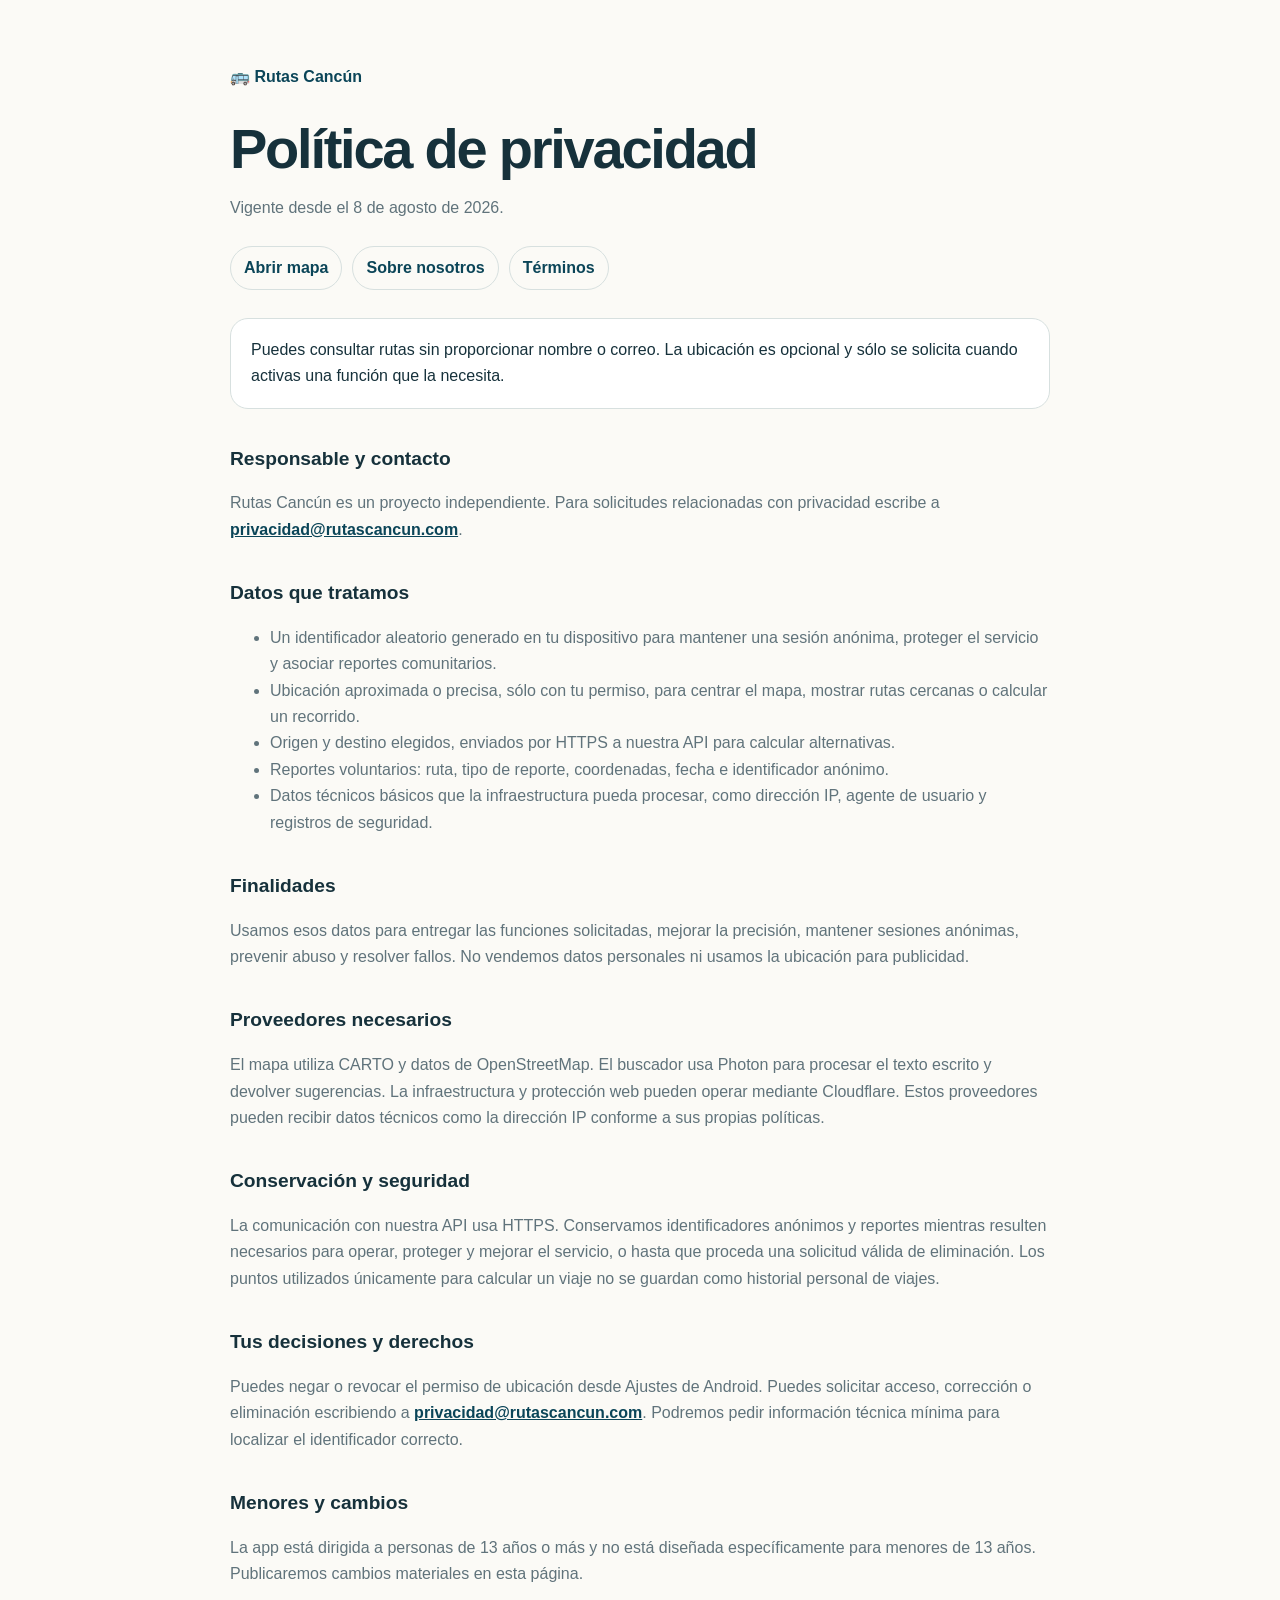
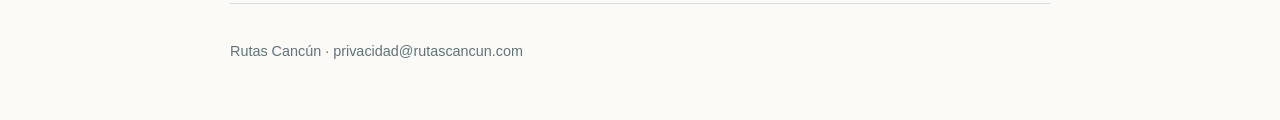
==== web/privacy.html @ 96f179c1 "Prepara beta Android y dominio oficial" ====
<!doctype html>
<html lang="es-MX">
<head>
  <meta charset="utf-8">
  <meta name="viewport" content="width=device-width,initial-scale=1">
  <title>Política de privacidad · Rutas Cancún</title>
  <meta name="description" content="Política de privacidad de la aplicación Rutas Cancún.">
  <link rel="stylesheet" href="legal.css">
</head>
<body>
  <header>
    <div class="brand">🚌 Rutas Cancún</div>
    <h1>Política de privacidad</h1>
    <p>Vigente desde el 8 de agosto de 2026.</p>
    <nav><a href="/">Abrir mapa</a><a href="about.html">Sobre nosotros</a><a href="terms.html">Términos</a></nav>
  </header>
  <main>
    <div class="notice">Puedes consultar rutas sin proporcionar nombre o correo. La ubicación es opcional y sólo se solicita cuando activas una función que la necesita.</div>
    <h2>Responsable y contacto</h2>
    <p>Rutas Cancún es un proyecto independiente. Para solicitudes relacionadas con privacidad escribe a <a href="mailto:privacidad@rutascancun.com">privacidad@rutascancun.com</a>.</p>
    <h2>Datos que tratamos</h2>
    <ul>
      <li>Un identificador aleatorio generado en tu dispositivo para mantener una sesión anónima, proteger el servicio y asociar reportes comunitarios.</li>
      <li>Ubicación aproximada o precisa, sólo con tu permiso, para centrar el mapa, mostrar rutas cercanas o calcular un recorrido.</li>
      <li>Origen y destino elegidos, enviados por HTTPS a nuestra API para calcular alternativas.</li>
      <li>Reportes voluntarios: ruta, tipo de reporte, coordenadas, fecha e identificador anónimo.</li>
      <li>Datos técnicos básicos que la infraestructura pueda procesar, como dirección IP, agente de usuario y registros de seguridad.</li>
    </ul>
    <h2>Finalidades</h2>
    <p>Usamos esos datos para entregar las funciones solicitadas, mejorar la precisión, mantener sesiones anónimas, prevenir abuso y resolver fallos. No vendemos datos personales ni usamos la ubicación para publicidad.</p>
    <h2>Proveedores necesarios</h2>
    <p>El mapa utiliza CARTO y datos de OpenStreetMap. El buscador usa Photon para procesar el texto escrito y devolver sugerencias. La infraestructura y protección web pueden operar mediante Cloudflare. Estos proveedores pueden recibir datos técnicos como la dirección IP conforme a sus propias políticas.</p>
    <h2>Conservación y seguridad</h2>
    <p>La comunicación con nuestra API usa HTTPS. Conservamos identificadores anónimos y reportes mientras resulten necesarios para operar, proteger y mejorar el servicio, o hasta que proceda una solicitud válida de eliminación. Los puntos utilizados únicamente para calcular un viaje no se guardan como historial personal de viajes.</p>
    <h2>Tus decisiones y derechos</h2>
    <p>Puedes negar o revocar el permiso de ubicación desde Ajustes de Android. Puedes solicitar acceso, corrección o eliminación escribiendo a <a href="mailto:privacidad@rutascancun.com">privacidad@rutascancun.com</a>. Podremos pedir información técnica mínima para localizar el identificador correcto.</p>
    <h2>Menores y cambios</h2>
    <p>La app está dirigida a personas de 13 años o más y no está diseñada específicamente para menores de 13 años. Publicaremos cambios materiales en esta página.</p>
  </main>
  <footer>Rutas Cancún · privacidad@rutascancun.com</footer>
</body>
</html>
---- web/legal.css ----
:root {
  color-scheme: light;
  --ink: #16313b;
  --muted: #60737b;
  --primary: #0b4558;
  --accent: #12a071;
  --paper: #fbfaf6;
  --line: #d7e0df;
}

* { box-sizing: border-box; }
body {
  margin: 0;
  background: var(--paper);
  color: var(--ink);
  font: 16px/1.65 Arial, sans-serif;
}
header, main, footer { width: min(820px, calc(100% - 36px)); margin: auto; }
header { padding: 64px 0 28px; }
.brand { display: flex; gap: 14px; align-items: center; color: var(--primary); font-weight: 800; }
.brand svg { width: 42px; height: 42px; }
h1 { margin: 30px 0 8px; font-size: clamp(2rem, 7vw, 3.5rem); line-height: 1.05; letter-spacing: -.04em; }
h2 { margin: 34px 0 8px; font-size: 1.2rem; }
p, li { color: var(--muted); }
a { color: var(--primary); font-weight: 700; }
nav { display: flex; flex-wrap: wrap; gap: 10px; margin-top: 24px; }
nav a { padding: 8px 13px; border: 1px solid var(--line); border-radius: 999px; text-decoration: none; }
.notice { padding: 18px 20px; border: 1px solid var(--line); border-radius: 18px; background: white; }
footer { padding: 36px 0 56px; border-top: 1px solid var(--line); color: var(--muted); font-size: .9rem; }
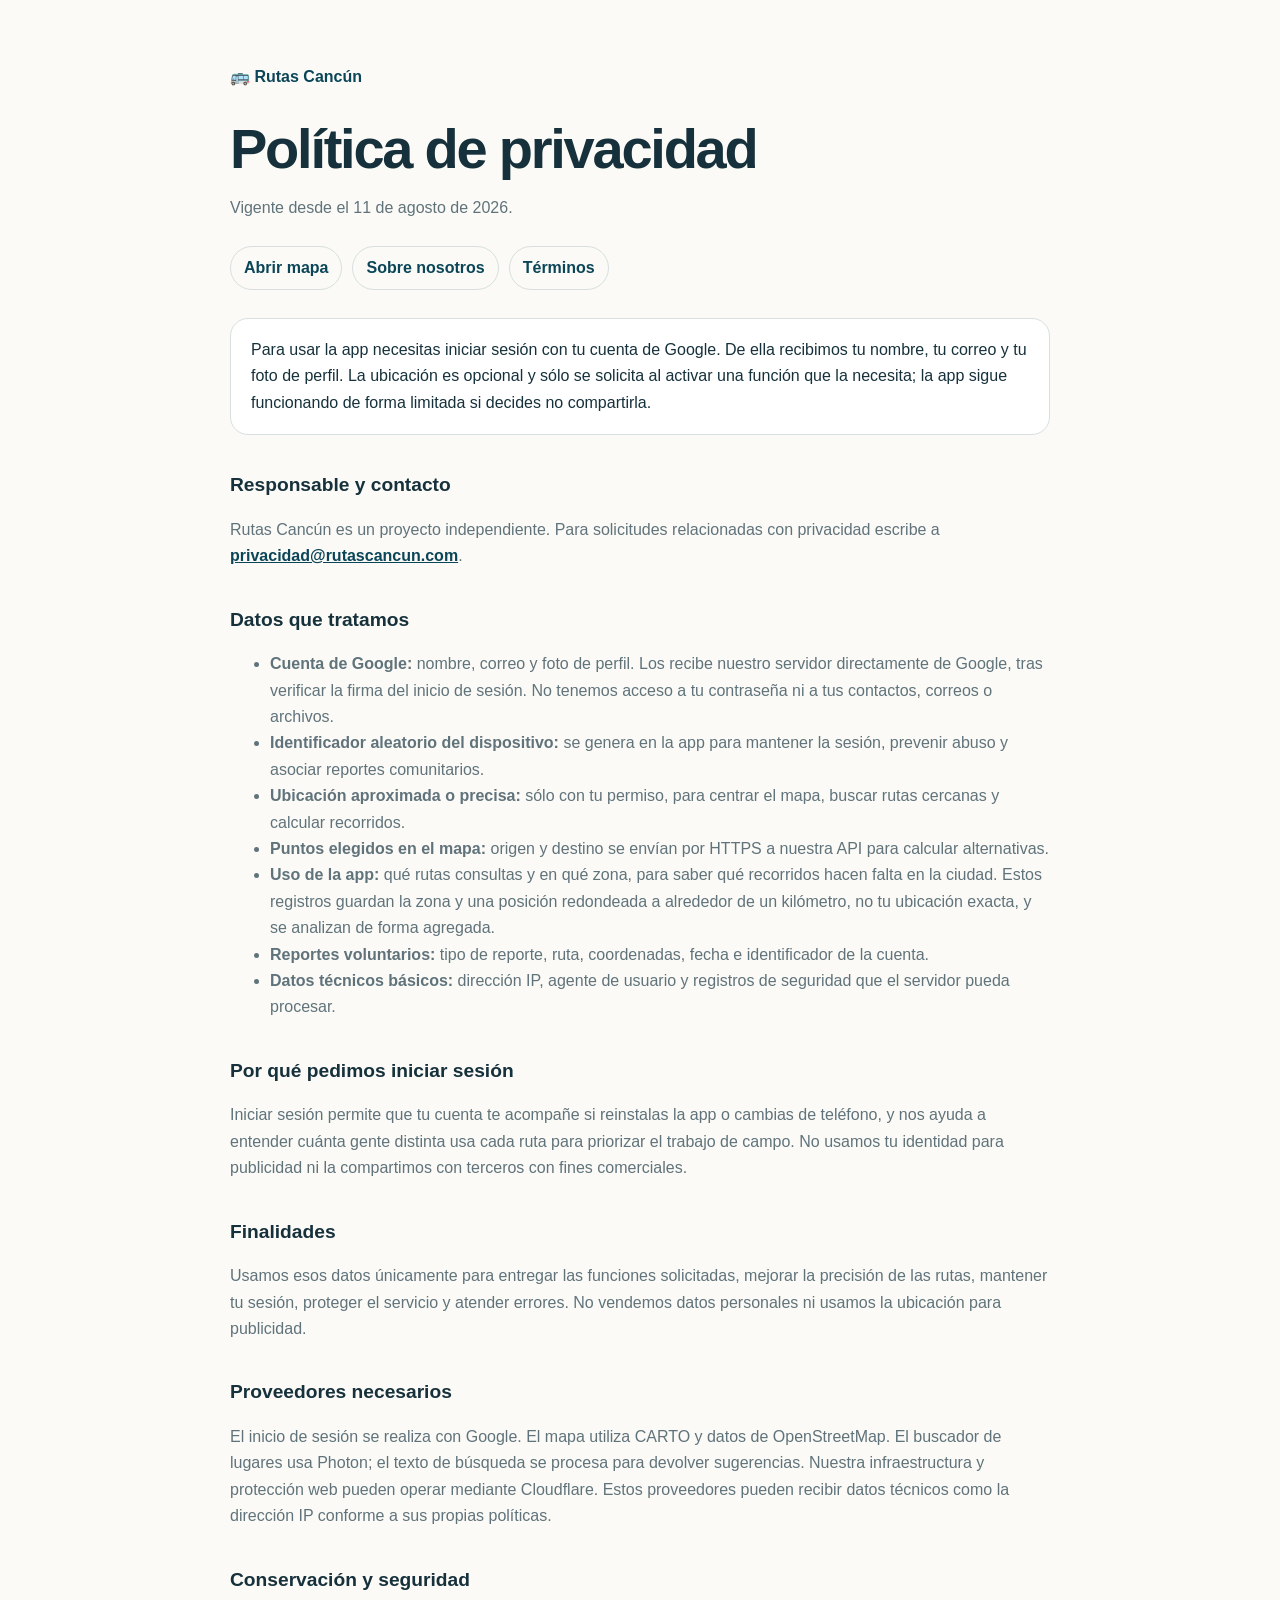
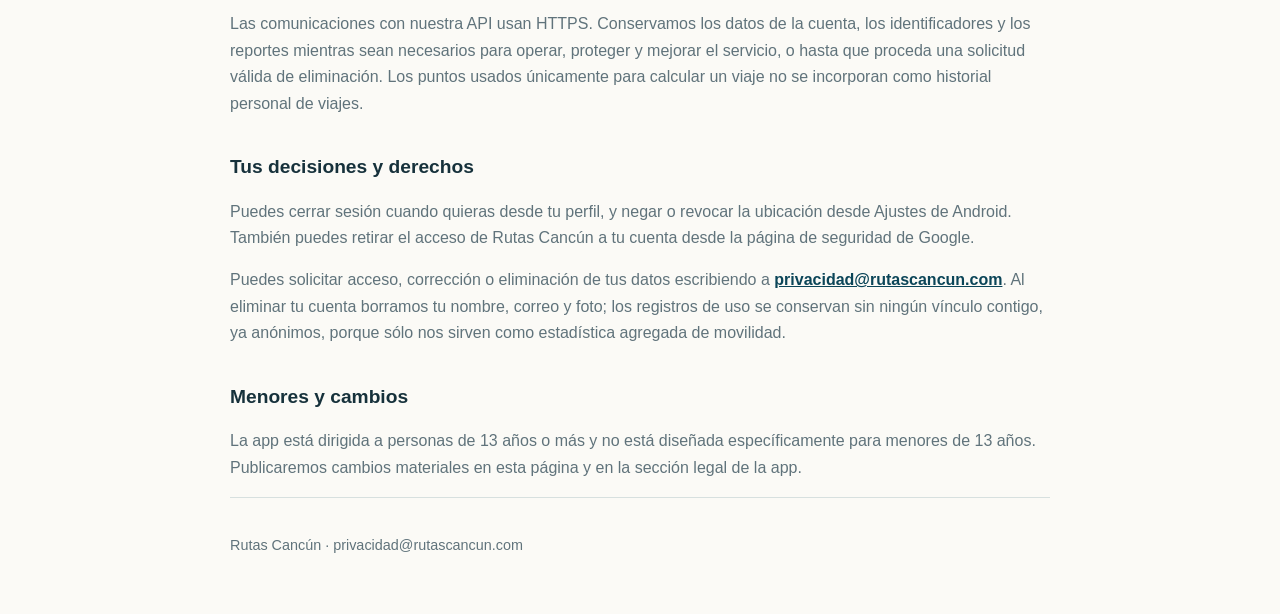
==== commit c6c8ca56: "docs: la política publicada no coincidía con la app Desde que el acceso requiere cuenta de Google, l" ====
--- a/web/privacy.html
+++ b/web/privacy.html
@@ -11,31 +11,44 @@
   <header>
     <div class="brand">🚌 Rutas Cancún</div>
     <h1>Política de privacidad</h1>
-    <p>Vigente desde el 8 de agosto de 2026.</p>
+    <p>Vigente desde el 11 de agosto de 2026.</p>
     <nav><a href="/">Abrir mapa</a><a href="about.html">Sobre nosotros</a><a href="terms.html">Términos</a></nav>
   </header>
   <main>
-    <div class="notice">Puedes consultar rutas sin proporcionar nombre o correo. La ubicación es opcional y sólo se solicita cuando activas una función que la necesita.</div>
+    <div class="notice">Para usar la app necesitas iniciar sesión con tu cuenta de Google. De ella recibimos tu nombre, tu correo y tu foto de perfil. La ubicación es opcional y sólo se solicita al activar una función que la necesita; la app sigue funcionando de forma limitada si decides no compartirla.</div>
+
     <h2>Responsable y contacto</h2>
     <p>Rutas Cancún es un proyecto independiente. Para solicitudes relacionadas con privacidad escribe a <a href="mailto:privacidad@rutascancun.com">privacidad@rutascancun.com</a>.</p>
+
     <h2>Datos que tratamos</h2>
     <ul>
-      <li>Un identificador aleatorio generado en tu dispositivo para mantener una sesión anónima, proteger el servicio y asociar reportes comunitarios.</li>
-      <li>Ubicación aproximada o precisa, sólo con tu permiso, para centrar el mapa, mostrar rutas cercanas o calcular un recorrido.</li>
-      <li>Origen y destino elegidos, enviados por HTTPS a nuestra API para calcular alternativas.</li>
-      <li>Reportes voluntarios: ruta, tipo de reporte, coordenadas, fecha e identificador anónimo.</li>
-      <li>Datos técnicos básicos que la infraestructura pueda procesar, como dirección IP, agente de usuario y registros de seguridad.</li>
+      <li><strong>Cuenta de Google:</strong> nombre, correo y foto de perfil. Los recibe nuestro servidor directamente de Google, tras verificar la firma del inicio de sesión. No tenemos acceso a tu contraseña ni a tus contactos, correos o archivos.</li>
+      <li><strong>Identificador aleatorio del dispositivo:</strong> se genera en la app para mantener la sesión, prevenir abuso y asociar reportes comunitarios.</li>
+      <li><strong>Ubicación aproximada o precisa:</strong> sólo con tu permiso, para centrar el mapa, buscar rutas cercanas y calcular recorridos.</li>
+      <li><strong>Puntos elegidos en el mapa:</strong> origen y destino se envían por HTTPS a nuestra API para calcular alternativas.</li>
+      <li><strong>Uso de la app:</strong> qué rutas consultas y en qué zona, para saber qué recorridos hacen falta en la ciudad. Estos registros guardan la zona y una posición redondeada a alrededor de un kilómetro, no tu ubicación exacta, y se analizan de forma agregada.</li>
+      <li><strong>Reportes voluntarios:</strong> tipo de reporte, ruta, coordenadas, fecha e identificador de la cuenta.</li>
+      <li><strong>Datos técnicos básicos:</strong> dirección IP, agente de usuario y registros de seguridad que el servidor pueda procesar.</li>
     </ul>
+
+    <h2>Por qué pedimos iniciar sesión</h2>
+    <p>Iniciar sesión permite que tu cuenta te acompañe si reinstalas la app o cambias de teléfono, y nos ayuda a entender cuánta gente distinta usa cada ruta para priorizar el trabajo de campo. No usamos tu identidad para publicidad ni la compartimos con terceros con fines comerciales.</p>
+
     <h2>Finalidades</h2>
-    <p>Usamos esos datos para entregar las funciones solicitadas, mejorar la precisión, mantener sesiones anónimas, prevenir abuso y resolver fallos. No vendemos datos personales ni usamos la ubicación para publicidad.</p>
+    <p>Usamos esos datos únicamente para entregar las funciones solicitadas, mejorar la precisión de las rutas, mantener tu sesión, proteger el servicio y atender errores. No vendemos datos personales ni usamos la ubicación para publicidad.</p>
+
     <h2>Proveedores necesarios</h2>
-    <p>El mapa utiliza CARTO y datos de OpenStreetMap. El buscador usa Photon para procesar el texto escrito y devolver sugerencias. La infraestructura y protección web pueden operar mediante Cloudflare. Estos proveedores pueden recibir datos técnicos como la dirección IP conforme a sus propias políticas.</p>
+    <p>El inicio de sesión se realiza con Google. El mapa utiliza CARTO y datos de OpenStreetMap. El buscador de lugares usa Photon; el texto de búsqueda se procesa para devolver sugerencias. Nuestra infraestructura y protección web pueden operar mediante Cloudflare. Estos proveedores pueden recibir datos técnicos como la dirección IP conforme a sus propias políticas.</p>
+
     <h2>Conservación y seguridad</h2>
-    <p>La comunicación con nuestra API usa HTTPS. Conservamos identificadores anónimos y reportes mientras resulten necesarios para operar, proteger y mejorar el servicio, o hasta que proceda una solicitud válida de eliminación. Los puntos utilizados únicamente para calcular un viaje no se guardan como historial personal de viajes.</p>
+    <p>Las comunicaciones con nuestra API usan HTTPS. Conservamos los datos de la cuenta, los identificadores y los reportes mientras sean necesarios para operar, proteger y mejorar el servicio, o hasta que proceda una solicitud válida de eliminación. Los puntos usados únicamente para calcular un viaje no se incorporan como historial personal de viajes.</p>
+
     <h2>Tus decisiones y derechos</h2>
-    <p>Puedes negar o revocar el permiso de ubicación desde Ajustes de Android. Puedes solicitar acceso, corrección o eliminación escribiendo a <a href="mailto:privacidad@rutascancun.com">privacidad@rutascancun.com</a>. Podremos pedir información técnica mínima para localizar el identificador correcto.</p>
+    <p>Puedes cerrar sesión cuando quieras desde tu perfil, y negar o revocar la ubicación desde Ajustes de Android. También puedes retirar el acceso de Rutas Cancún a tu cuenta desde la página de seguridad de Google.</p>
+    <p>Puedes solicitar acceso, corrección o eliminación de tus datos escribiendo a <a href="mailto:privacidad@rutascancun.com">privacidad@rutascancun.com</a>. Al eliminar tu cuenta borramos tu nombre, correo y foto; los registros de uso se conservan sin ningún vínculo contigo, ya anónimos, porque sólo nos sirven como estadística agregada de movilidad.</p>
+
     <h2>Menores y cambios</h2>
-    <p>La app está dirigida a personas de 13 años o más y no está diseñada específicamente para menores de 13 años. Publicaremos cambios materiales en esta página.</p>
+    <p>La app está dirigida a personas de 13 años o más y no está diseñada específicamente para menores de 13 años. Publicaremos cambios materiales en esta página y en la sección legal de la app.</p>
   </main>
   <footer>Rutas Cancún · privacidad@rutascancun.com</footer>
 </body>
